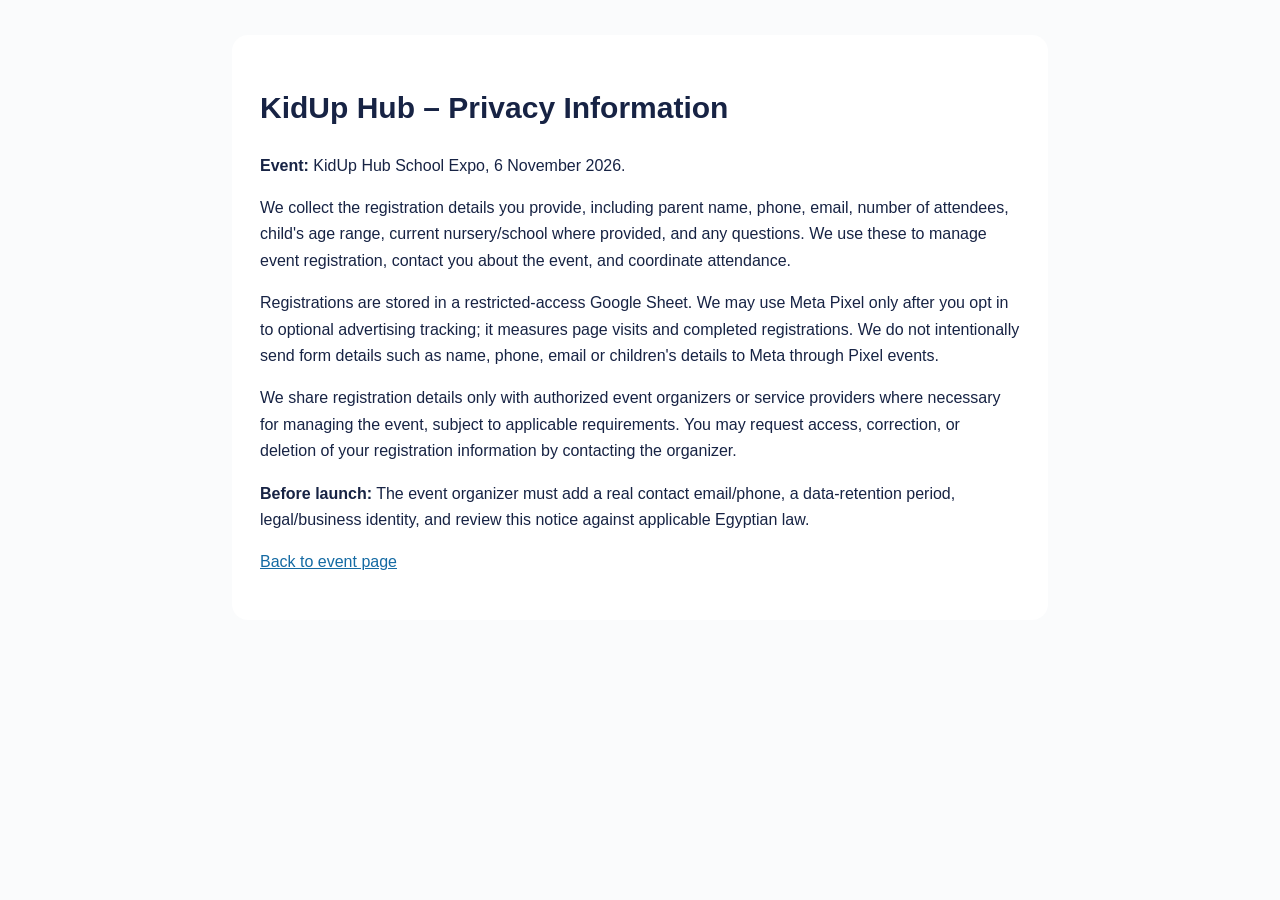
==== privacy-policy.html @ ebd6aade "Add files via upload" ====
<!doctype html><html lang="en"><head><meta charset="utf-8"><meta name="viewport" content="width=device-width,initial-scale=1"><title>Privacy Information | KidUp Hub</title><style>body{font-family:Arial,sans-serif;color:#172344;background:#fafbfc;line-height:1.65;margin:0;padding:35px 16px}main{max-width:760px;margin:auto;background:#fff;padding:28px;border-radius:16px}h1{font-size:30px}a{color:#146aa3}</style></head><body><main><h1>KidUp Hub – Privacy Information</h1><p><strong>Event:</strong> KidUp Hub School Expo, 6 November 2026.</p><p>We collect the registration details you provide, including parent name, phone, email, number of attendees, child's age range, current nursery/school where provided, and any questions. We use these to manage event registration, contact you about the event, and coordinate attendance.</p><p>Registrations are stored in a restricted-access Google Sheet. We may use Meta Pixel only after you opt in to optional advertising tracking; it measures page visits and completed registrations. We do not intentionally send form details such as name, phone, email or children's details to Meta through Pixel events.</p><p>We share registration details only with authorized event organizers or service providers where necessary for managing the event, subject to applicable requirements. You may request access, correction, or deletion of your registration information by contacting the organizer.</p><p><strong>Before launch:</strong> The event organizer must add a real contact email/phone, a data-retention period, legal/business identity, and review this notice against applicable Egyptian law.</p><p><a href="./">Back to event page</a></p></main></body></html>
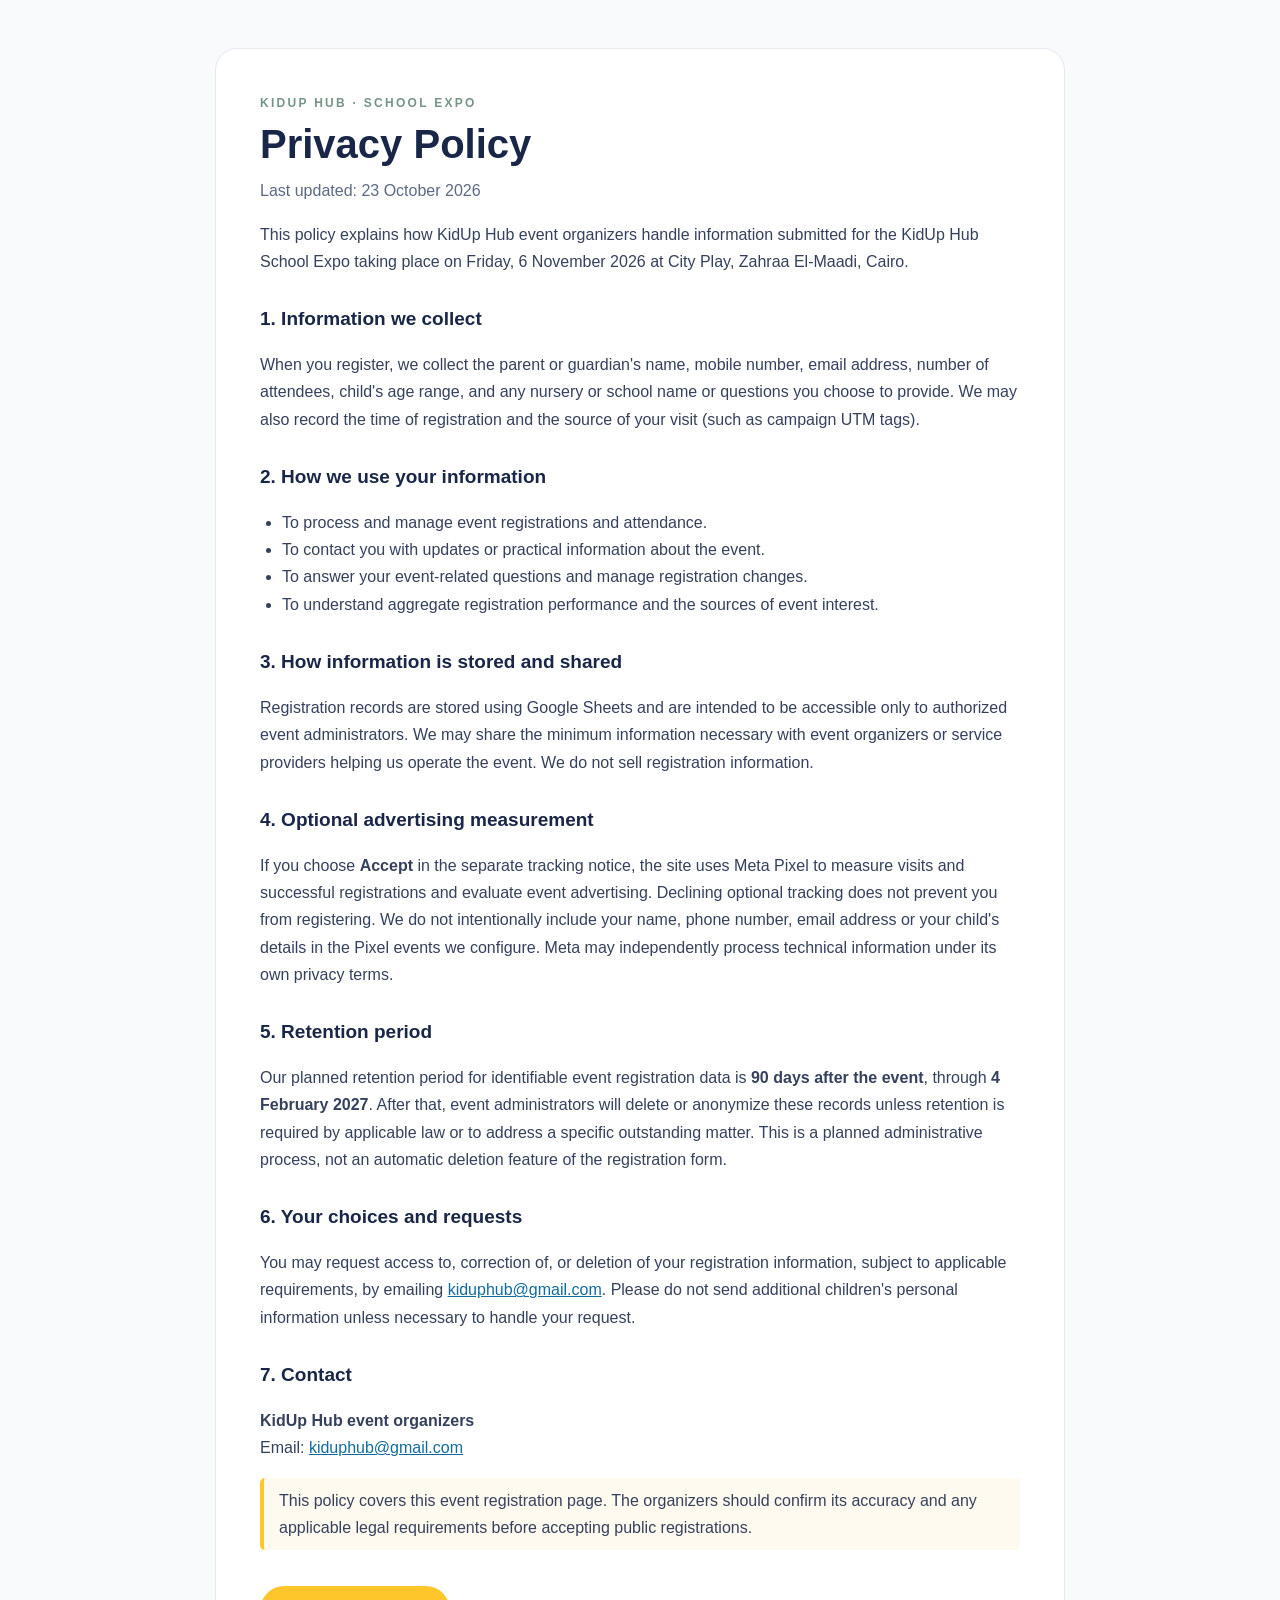
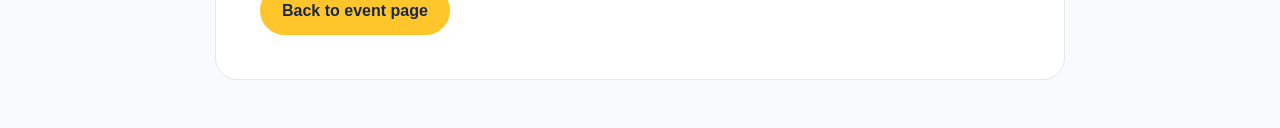
==== commit 0b1a2e78: "Update privacy-policy.html" ====
--- a/privacy-policy.html
+++ b/privacy-policy.html
@@ -1 +1,44 @@
-<!doctype html><html lang="en"><head><meta charset="utf-8"><meta name="viewport" content="width=device-width,initial-scale=1"><title>Privacy Information | KidUp Hub</title><style>body{font-family:Arial,sans-serif;color:#172344;background:#fafbfc;line-height:1.65;margin:0;padding:35px 16px}main{max-width:760px;margin:auto;background:#fff;padding:28px;border-radius:16px}h1{font-size:30px}a{color:#146aa3}</style></head><body><main><h1>KidUp Hub – Privacy Information</h1><p><strong>Event:</strong> KidUp Hub School Expo, 6 November 2026.</p><p>We collect the registration details you provide, including parent name, phone, email, number of attendees, child's age range, current nursery/school where provided, and any questions. We use these to manage event registration, contact you about the event, and coordinate attendance.</p><p>Registrations are stored in a restricted-access Google Sheet. We may use Meta Pixel only after you opt in to optional advertising tracking; it measures page visits and completed registrations. We do not intentionally send form details such as name, phone, email or children's details to Meta through Pixel events.</p><p>We share registration details only with authorized event organizers or service providers where necessary for managing the event, subject to applicable requirements. You may request access, correction, or deletion of your registration information by contacting the organizer.</p><p><strong>Before launch:</strong> The event organizer must add a real contact email/phone, a data-retention period, legal/business identity, and review this notice against applicable Egyptian law.</p><p><a href="./">Back to event page</a></p></main></body></html>+<!doctype html>
+<html lang="en">
+<head>
+  <meta charset="utf-8">
+  <meta name="viewport" content="width=device-width, initial-scale=1">
+  <meta name="color-scheme" content="light">
+  <title>Privacy Policy | KidUp Hub School Expo</title>
+  <style>
+    :root{--navy:#192648;--muted:#5c6a83;--yellow:#ffc62c;--line:#e4e8ef}
+    *{box-sizing:border-box}body{margin:0;background:#f8fafc;color:var(--navy);font:16px/1.7 Arial,Helvetica,sans-serif}
+    main{max-width:850px;margin:48px auto;padding:44px;background:white;border:1px solid var(--line);border-radius:22px}
+    h1{font-size:clamp(28px,5vw,40px);line-height:1.15;margin:8px 0 10px}h2{font-size:19px;margin:28px 0 8px}
+    p,li{color:#35415c}ul{padding-left:22px}a{color:#116b9e}a:focus-visible{outline:3px solid var(--yellow);outline-offset:3px}
+    .kicker{font-size:12px;font-weight:700;letter-spacing:.19em;color:#769485;text-transform:uppercase}
+    .subtitle{color:var(--muted);margin-top:0}.tag{border-left:4px solid var(--yellow);padding:9px 15px;background:#fffaf0;border-radius:5px}
+    .back{display:inline-block;margin-top:20px;background:var(--yellow);border-radius:30px;color:var(--navy);padding:11px 22px;text-decoration:none;font-weight:700}
+    @media(max-width:650px){main{margin:0;border-radius:0;border:0;padding:26px 20px 42px}}
+  </style>
+</head>
+<body>
+<main>
+  <div class="kicker">KidUp Hub · School Expo</div>
+  <h1>Privacy Policy</h1>
+  <p class="subtitle">Last updated: 23 October 2026</p>
+  <p>This policy explains how KidUp Hub event organizers handle information submitted for the KidUp Hub School Expo taking place on Friday, 6 November 2026 at City Play, Zahraa El-Maadi, Cairo.</p>
+  <h2>1. Information we collect</h2>
+  <p>When you register, we collect the parent or guardian's name, mobile number, email address, number of attendees, child's age range, and any nursery or school name or questions you choose to provide. We may also record the time of registration and the source of your visit (such as campaign UTM tags).</p>
+  <h2>2. How we use your information</h2>
+  <ul><li>To process and manage event registrations and attendance.</li><li>To contact you with updates or practical information about the event.</li><li>To answer your event-related questions and manage registration changes.</li><li>To understand aggregate registration performance and the sources of event interest.</li></ul>
+  <h2>3. How information is stored and shared</h2>
+  <p>Registration records are stored using Google Sheets and are intended to be accessible only to authorized event administrators. We may share the minimum information necessary with event organizers or service providers helping us operate the event. We do not sell registration information.</p>
+  <h2>4. Optional advertising measurement</h2>
+  <p>If you choose <strong>Accept</strong> in the separate tracking notice, the site uses Meta Pixel to measure visits and successful registrations and evaluate event advertising. Declining optional tracking does not prevent you from registering. We do not intentionally include your name, phone number, email address or your child's details in the Pixel events we configure. Meta may independently process technical information under its own privacy terms.</p>
+  <h2>5. Retention period</h2>
+  <p>Our planned retention period for identifiable event registration data is <strong>90 days after the event</strong>, through <strong>4 February 2027</strong>. After that, event administrators will delete or anonymize these records unless retention is required by applicable law or to address a specific outstanding matter. This is a planned administrative process, not an automatic deletion feature of the registration form.</p>
+  <h2>6. Your choices and requests</h2>
+  <p>You may request access to, correction of, or deletion of your registration information, subject to applicable requirements, by emailing <a href="mailto:kiduphub@gmail.com">kiduphub@gmail.com</a>. Please do not send additional children's personal information unless necessary to handle your request.</p>
+  <h2>7. Contact</h2>
+  <p><strong>KidUp Hub event organizers</strong><br>Email: <a href="mailto:kiduphub@gmail.com">kiduphub@gmail.com</a></p>
+  <p class="tag">This policy covers this event registration page. The organizers should confirm its accuracy and any applicable legal requirements before accepting public registrations.</p>
+  <a class="back" href="./">Back to event page</a>
+</main>
+</body>
+</html>
